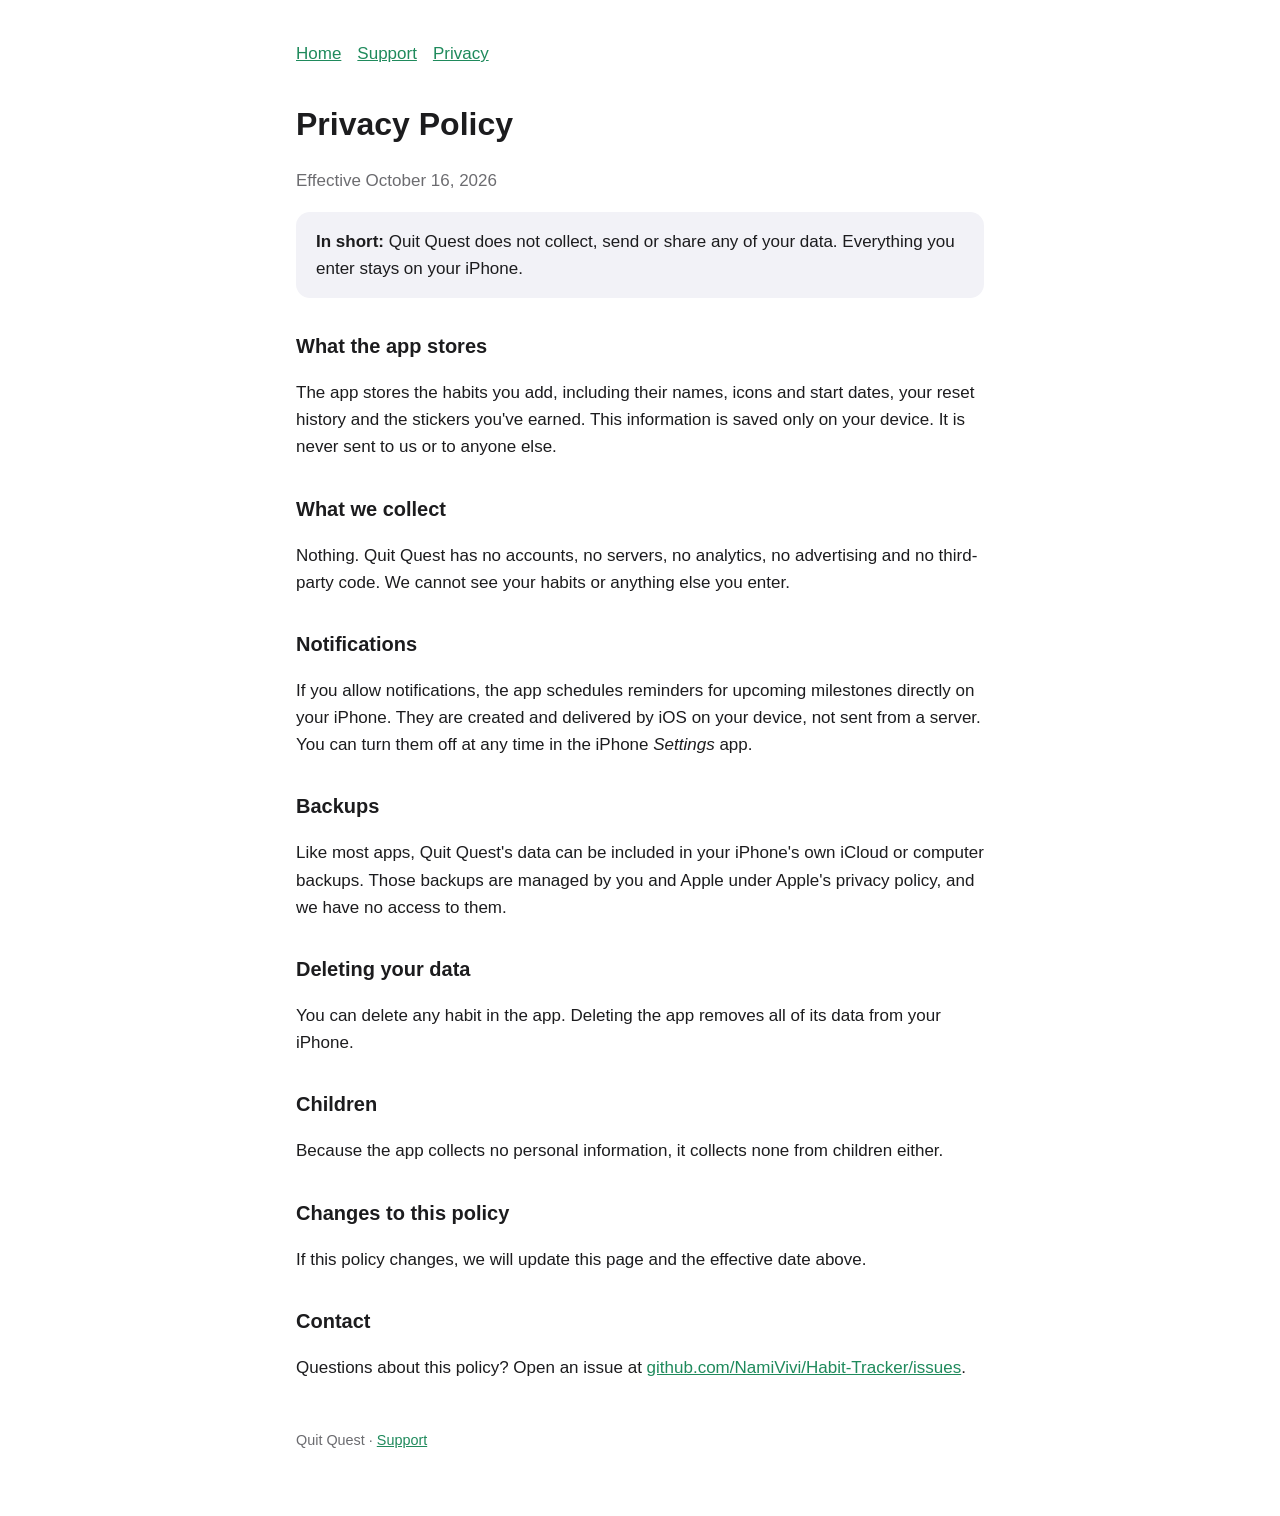
==== docs/privacy.html @ ad984344 "Prepare for App Store: rename to Quit Quest, set bundle ID, add web pages - Display name "Quit Quest" ====
<!doctype html>
<html lang="en">
<head>
  <meta charset="utf-8">
  <meta name="viewport" content="width=device-width, initial-scale=1">
  <title>Quit Quest Privacy Policy</title>
  <link rel="stylesheet" href="style.css">
</head>
<body>
<main>
  <nav><a href="index.html">Home</a><a href="support.html">Support</a><a href="privacy.html">Privacy</a></nav>
  <h1>Privacy Policy</h1>
  <p class="muted">Effective October 16, 2026</p>

  <div class="card">
    <strong>In short:</strong> Quit Quest does not collect, send or share any of your data. Everything you enter stays on your iPhone.
  </div>

  <h2>What the app stores</h2>
  <p>The app stores the habits you add, including their names, icons and start dates, your reset history and the stickers you've earned. This information is saved only on your device. It is never sent to us or to anyone else.</p>

  <h2>What we collect</h2>
  <p>Nothing. Quit Quest has no accounts, no servers, no analytics, no advertising and no third-party code. We cannot see your habits or anything else you enter.</p>

  <h2>Notifications</h2>
  <p>If you allow notifications, the app schedules reminders for upcoming milestones directly on your iPhone. They are created and delivered by iOS on your device, not sent from a server. You can turn them off at any time in the iPhone <em>Settings</em> app.</p>

  <h2>Backups</h2>
  <p>Like most apps, Quit Quest's data can be included in your iPhone's own iCloud or computer backups. Those backups are managed by you and Apple under Apple's privacy policy, and we have no access to them.</p>

  <h2>Deleting your data</h2>
  <p>You can delete any habit in the app. Deleting the app removes all of its data from your iPhone.</p>

  <h2>Children</h2>
  <p>Because the app collects no personal information, it collects none from children either.</p>

  <h2>Changes to this policy</h2>
  <p>If this policy changes, we will update this page and the effective date above.</p>

  <h2>Contact</h2>
  <p>Questions about this policy? Open an issue at
    <a href="https://github.com/NamiVivi/Habit-Tracker/issues">github.com/NamiVivi/Habit-Tracker/issues</a>.</p>

  <footer>Quit Quest · <a href="support.html">Support</a></footer>
</main>
</body>
</html>
---- docs/style.css ----
:root {
  --bg: #ffffff;
  --text: #1c1c1e;
  --muted: #6c6c70;
  --accent: #1f8a5c;
  --card: #f2f2f7;
}
@media (prefers-color-scheme: dark) {
  :root {
    --bg: #000000;
    --text: #f2f2f7;
    --muted: #a1a1a6;
    --accent: #3ccf8e;
    --card: #1c1c1e;
  }
}
* { box-sizing: border-box; }
body {
  margin: 0;
  background: var(--bg);
  color: var(--text);
  font: 17px/1.6 -apple-system, BlinkMacSystemFont, "Segoe UI", Roboto, sans-serif;
}
main { max-width: 720px; margin: 0 auto; padding: 40px 16px 64px; }
h1 { font-size: 2rem; margin: 0 0 4px; }
h2 { font-size: 1.25rem; margin-top: 32px; }
a { color: var(--accent); }
.muted { color: var(--muted); }
.card { background: var(--card); border-radius: 14px; padding: 16px 20px; margin: 16px 0; }
nav { display: flex; gap: 16px; margin-bottom: 32px; }
footer { margin-top: 48px; font-size: 0.9rem; color: var(--muted); }
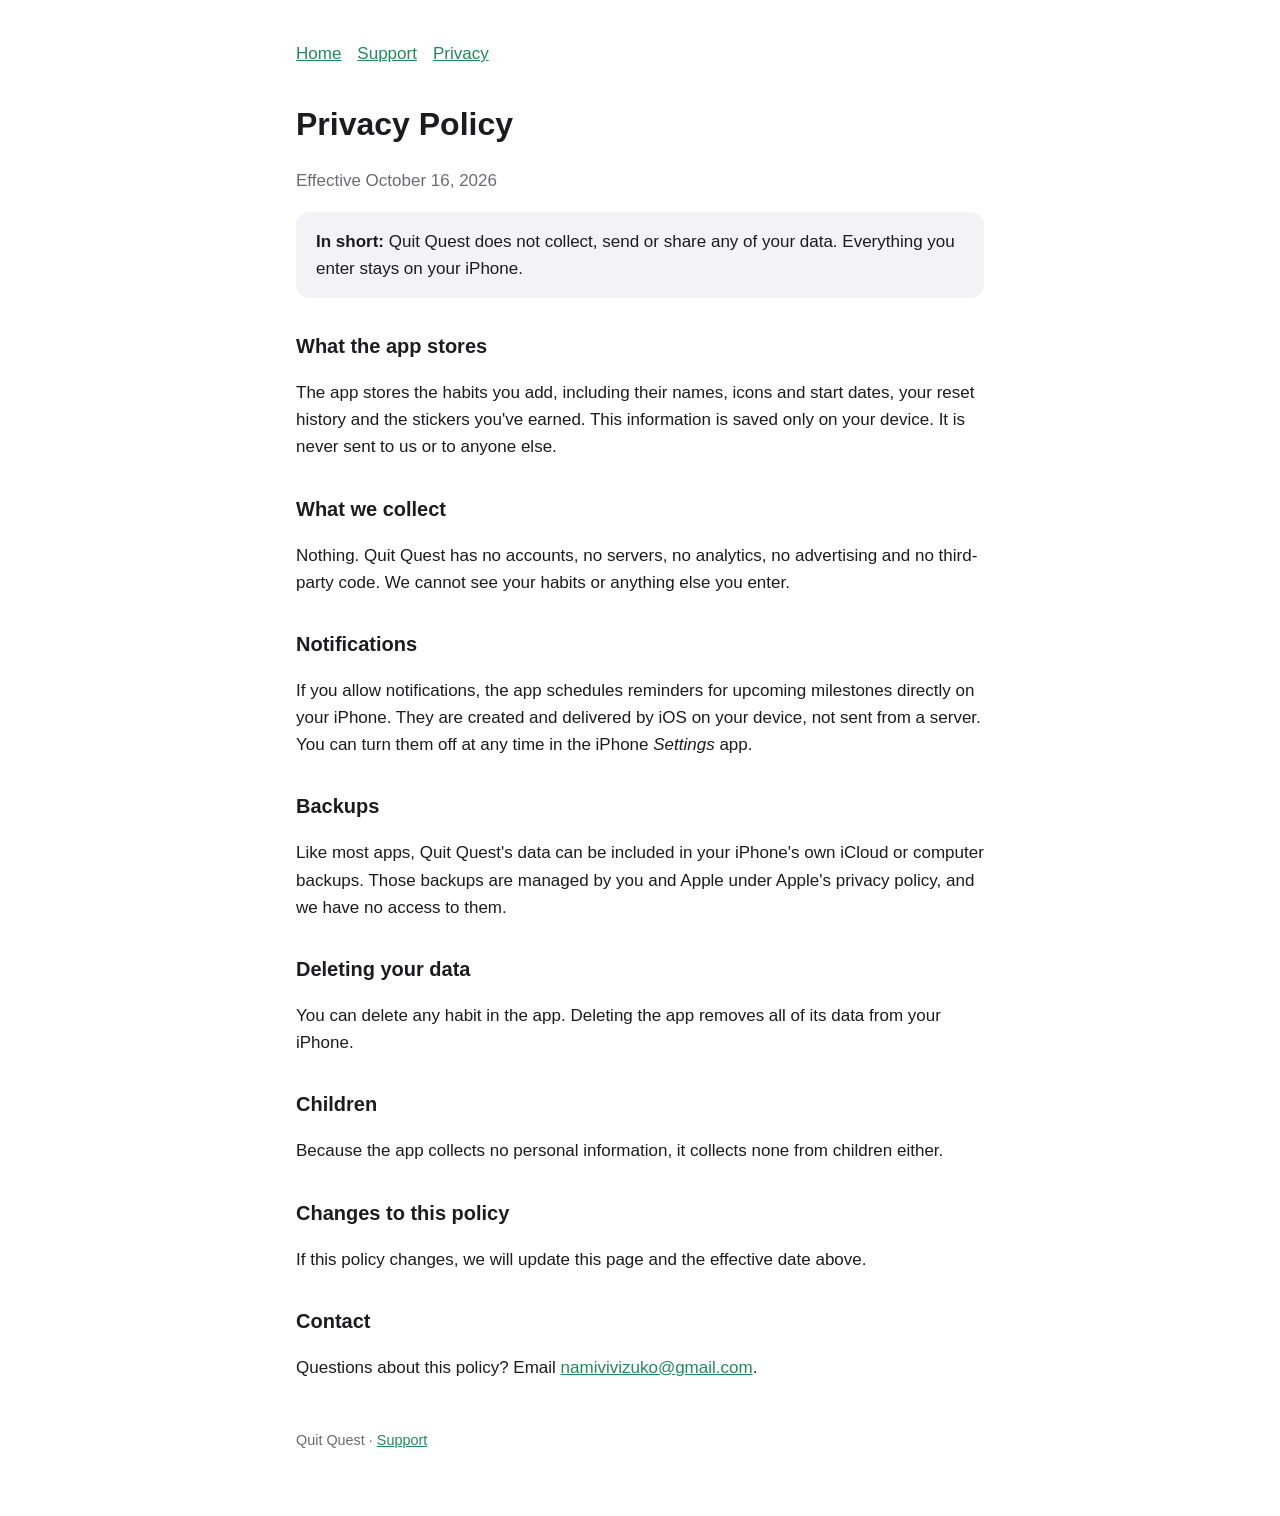
==== commit 166ac3bb: "Use email for support and privacy contact Co-Authored-By: Claude Opus 5.5 <noreply@anthropic.com> Cl" ====
--- a/docs/privacy.html
+++ b/docs/privacy.html
@@ -38,8 +38,7 @@
   <p>If this policy changes, we will update this page and the effective date above.</p>
 
   <h2>Contact</h2>
-  <p>Questions about this policy? Open an issue at
-    <a href="https://github.com/NamiVivi/Habit-Tracker/issues">github.com/NamiVivi/Habit-Tracker/issues</a>.</p>
+  <p>Questions about this policy? Email <a href="mailto:namivivizuko@gmail.com">namivivizuko@gmail.com</a>.</p>
 
   <footer>Quit Quest · <a href="support.html">Support</a></footer>
 </main>
